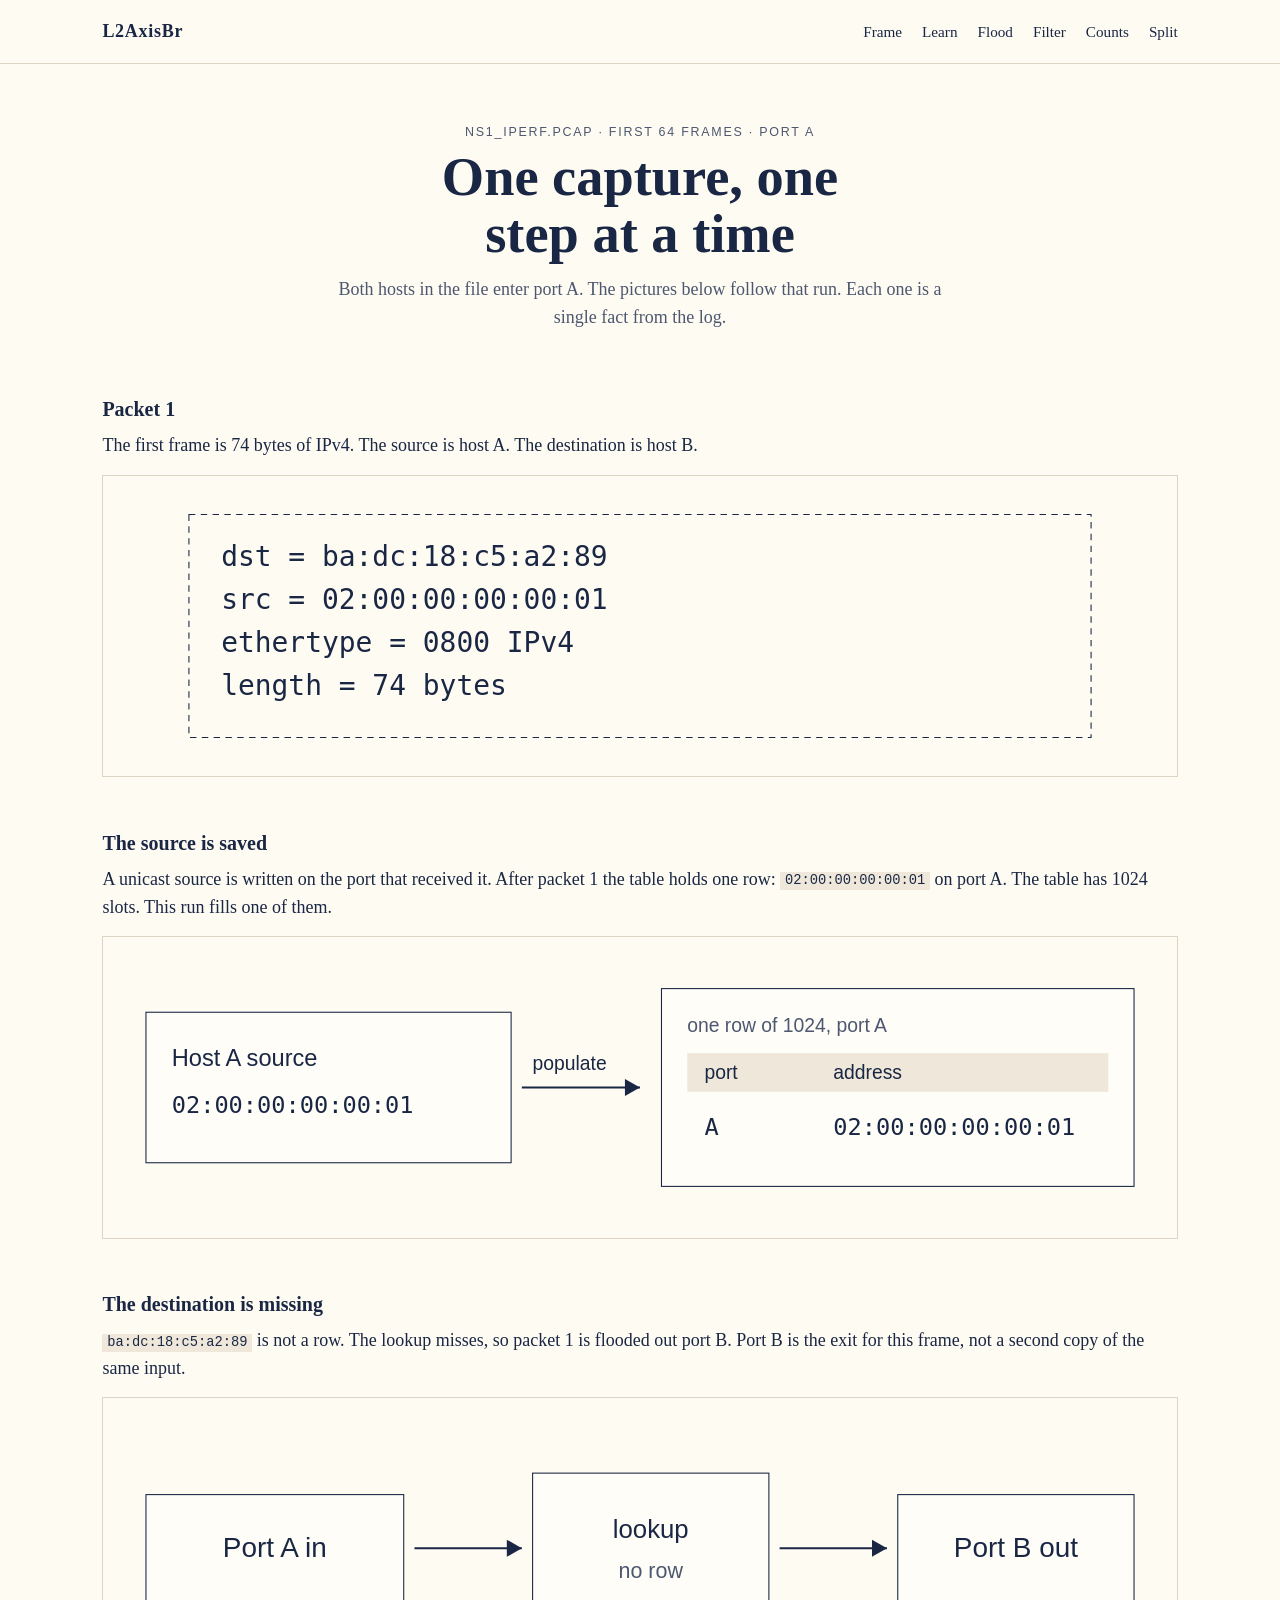
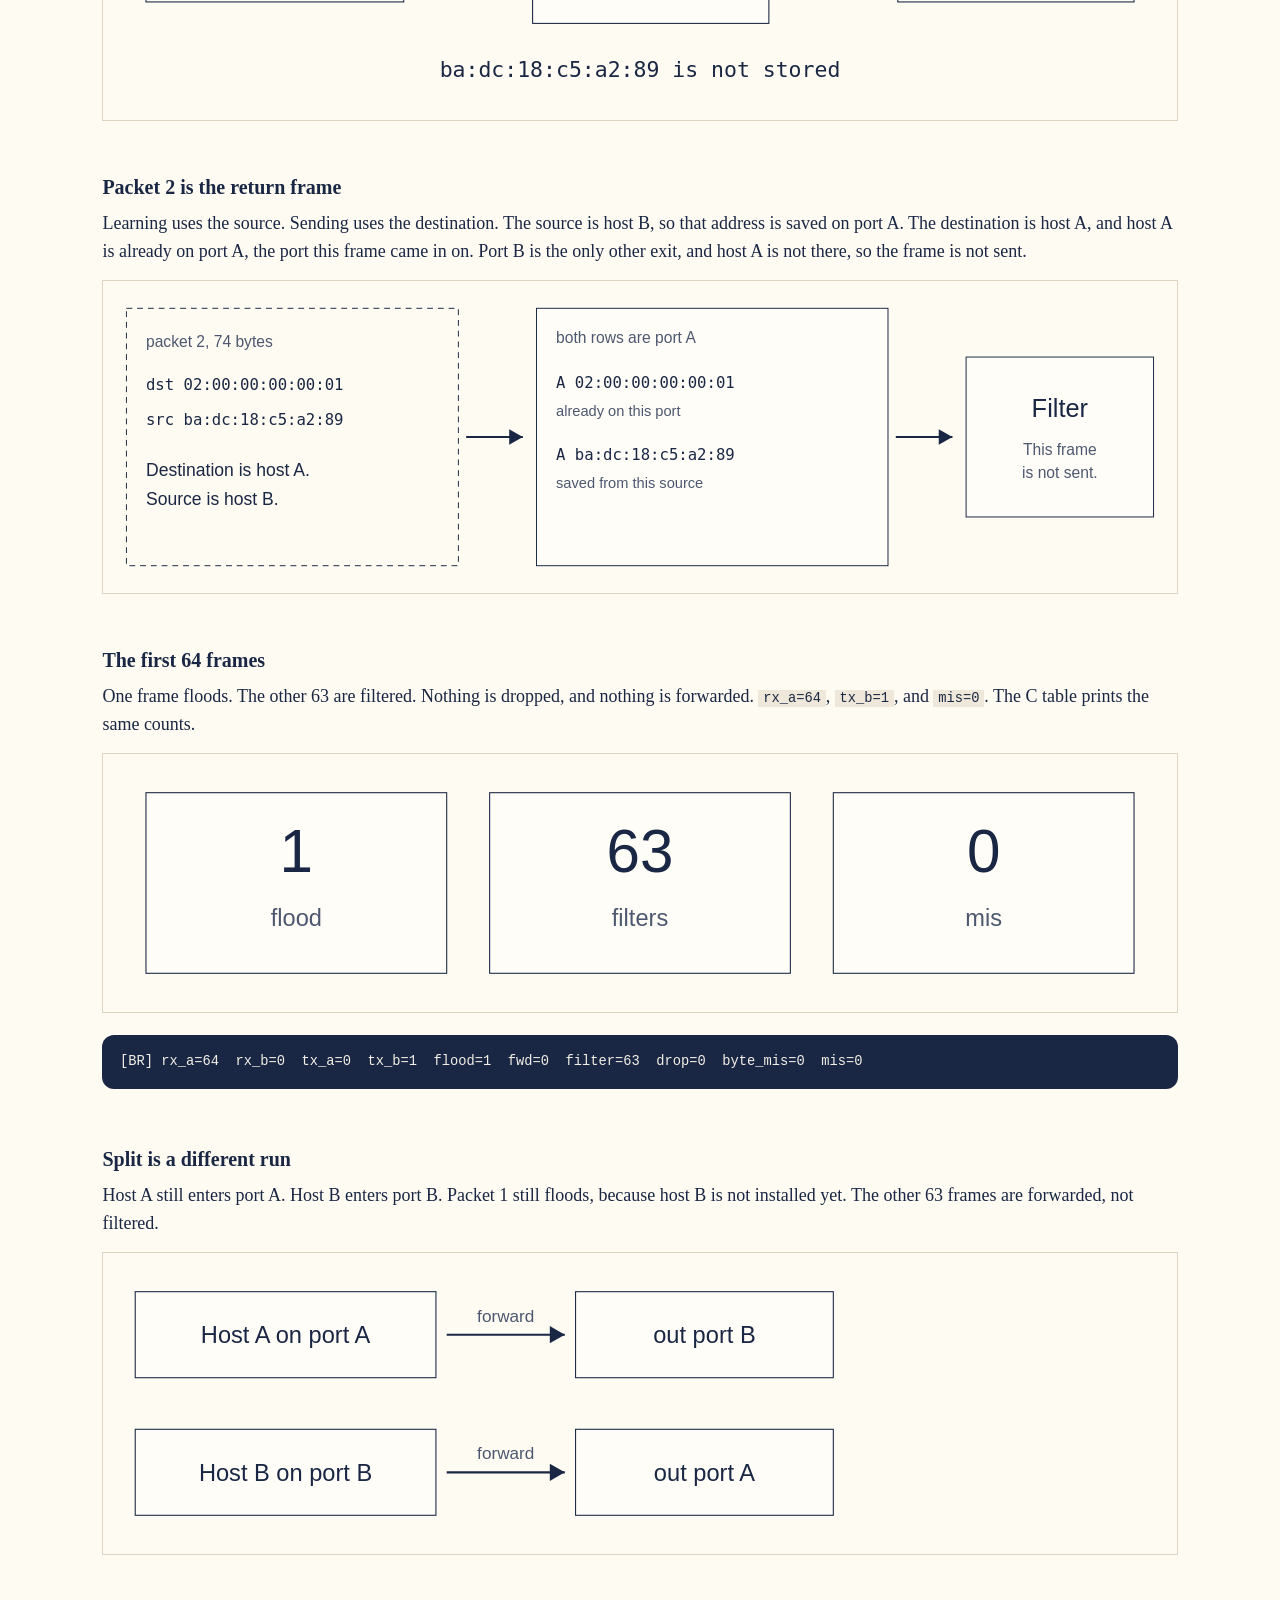
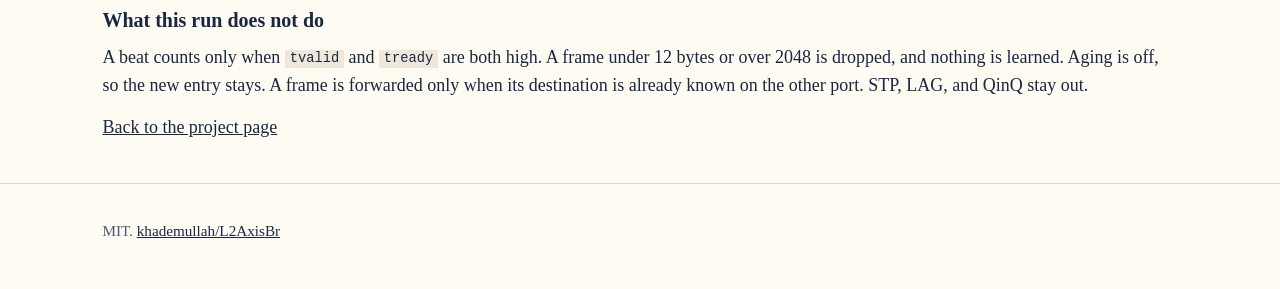
==== docs/path.html @ f00828f4 "Update index.html" ====
<!DOCTYPE html>
<html lang="en">
<head>
  <meta charset="utf-8">
  <meta name="viewport" content="width=device-width, initial-scale=1">
  <title>L2AxisBr — first 64 frames</title>
  <meta name="description" content="Packet 1 floods. Packet 2 is filtered. Of the first 64 frames, one floods and 63 are filtered.">
  <link rel="icon" href="logo.jpg" type="image/jpeg">
  <link rel="stylesheet" href="style.css">
</head>
<body>
  <header class="bar">
    <a class="brand" href="index.html">L2AxisBr</a>
    <nav>
      <a href="#frame">Frame</a>
      <a href="#learn">Learn</a>
      <a href="#flood">Flood</a>
      <a href="#filter">Filter</a>
      <a href="#counts">Counts</a>
      <a href="#split">Split</a>
    </nav>
  </header>

  <main>
    <section class="hero">
      <p class="kicker">ns1_iperf.pcap · first 64 frames · port A</p>
      <h1>One capture, one step at a time</h1>
      <p class="lede">Both hosts in the file enter port A. The pictures below follow that run. Each one is a single fact from the log.</p>
    </section>

    <section class="step" id="frame">
      <h2>Packet 1</h2>
      <p>The first frame is 74 bytes of IPv4. The source is host A. The destination is host B.</p>
      <img src="fig-frame.svg" alt="Packet 1: destination ba:dc:18:c5:a2:89, source 02:00:00:00:00:01, ethertype 0800, 74 bytes">
    </section>

    <section class="step" id="learn">
      <h2>The source is saved</h2>
      <p>A unicast source is written on the port that received it. After packet 1 the table holds one row: <code>02:00:00:00:00:01</code> on port A. The table has 1024 slots. This run fills one of them.</p>
      <img src="fig-learn.svg" alt="Host A source 02:00:00:00:00:01 is stored on port A">
    </section>

    <section class="step" id="flood">
      <h2>The destination is missing</h2>
      <p><code>ba:dc:18:c5:a2:89</code> is not a row. The lookup misses, so packet 1 is flooded out port B. Port B is the exit for this frame, not a second copy of the same input.</p>
      <img src="fig-flood.svg" alt="Packet 1 enters port A, misses the table, and floods out port B">
    </section>

    <section class="step" id="filter">
      <h2>Packet 2 is the return frame</h2>
      <p>Learning uses the source. Sending uses the destination. The source is host B, so that address is saved on port A. The destination is host A, and host A is already on port A, the port this frame came in on. Port B is the only other exit, and host A is not there, so the frame is not sent.</p>
      <img src="fig-filter.svg" alt="Packet 2: destination is host A, already on port A, so the frame is filtered and not sent. Source host B is saved on port A.">
    </section>

    <section class="step" id="counts">
      <h2>The first 64 frames</h2>
      <p>One frame floods. The other 63 are filtered. Nothing is dropped, and nothing is forwarded. <code>rx_a=64</code>, <code>tx_b=1</code>, and <code>mis=0</code>. The C table prints the same counts.</p>
      <img src="fig-counts.svg" alt="1 flood, 63 filters, mis = 0">
      <pre><code>[BR] rx_a=64  rx_b=0  tx_a=0  tx_b=1  flood=1  fwd=0  filter=63  drop=0  byte_mis=0  mis=0</code></pre>
    </section>

    <section class="step" id="split">
      <h2>Split is a different run</h2>
      <p>Host A still enters port A. Host B enters port B. Packet 1 still floods, because host B is not installed yet. The other 63 frames are forwarded, not filtered.</p>
      <img src="fig-split.svg" alt="With split, host A is on port A and host B is on port B, and later frames are forwarded">
    </section>

    <section class="step" id="rules">
      <h2>What this run does not do</h2>
      <p>A beat counts only when <code>tvalid</code> and <code>tready</code> are both high. A frame under 12 bytes or over 2048 is dropped, and nothing is learned. Aging is off, so the new entry stays. A frame is forwarded only when its destination is already known on the other port. STP, LAG, and QinQ stay out.</p>
      <p><a href="index.html">Back to the project page</a></p>
    </section>
  </main>

  <footer>
    <p>MIT. <a href="https://github.com/khademullah/L2AxisBr">khademullah/L2AxisBr</a></p>
  </footer>
</body>
</html>
---- docs/style.css ----
:root {
  --paper: #fefbf2;
  --ink: #1a2744;
  --muted: #4d5870;
  --line: #ddd4c4;
  --card: #fffdf8;
}

* { box-sizing: border-box; }

html { scroll-behavior: smooth; }

body {
  margin: 0;
  color: var(--ink);
  background: var(--paper);
  font: 18px/1.55 "Iowan Old Style", Palatino, "Palatino Linotype", Georgia, serif;
}

a { color: var(--ink); }

code, pre {
  font-family: "IBM Plex Mono", "Source Code Pro", ui-monospace, monospace;
  font-size: 0.86rem;
}

code {
  background: #efe8da;
  padding: 0.1em 0.35em;
}

.bar {
  display: flex;
  justify-content: space-between;
  align-items: baseline;
  gap: 1rem;
  padding: 1.1rem 8vw;
  border-bottom: 1px solid var(--line);
}

.brand {
  font-weight: 700;
  letter-spacing: 0.04em;
  text-decoration: none;
}

nav { display: flex; gap: 1.25rem; }

nav a { text-decoration: none; font-size: 0.95rem; }

nav a:hover { text-decoration: underline; }

.hero {
  padding: 3.5rem 8vw 2.5rem;
  text-align: center;
}

.hero-logo {
  width: min(420px, 78vw);
  height: auto;
  background: transparent;
}

.kicker {
  margin: 0.2rem 0 0.4rem;
  letter-spacing: 0.14em;
  text-transform: uppercase;
  font-size: 0.78rem;
  color: var(--muted);
  font-family: "IBM Plex Sans", "Segoe UI", sans-serif;
}

h1 {
  margin: 0 auto 0.8rem;
  max-width: 18ch;
  font-size: clamp(2.1rem, 5vw, 3.4rem);
  line-height: 1.05;
  font-weight: 650;
}

.lede {
  max-width: 38rem;
  margin: 0 auto 1.4rem;
  color: var(--muted);
}

.actions { display: flex; justify-content: center; gap: 0.8rem; flex-wrap: wrap; }

.button {
  display: inline-block;
  background: var(--ink);
  color: var(--paper);
  text-decoration: none;
  padding: 0.65rem 1rem;
  border-radius: 999px;
  font-family: "IBM Plex Sans", "Segoe UI", sans-serif;
  font-size: 0.95rem;
}

.button.quiet {
  background: transparent;
  color: var(--ink);
  border: 1px solid var(--ink);
}

.rules {
  display: grid;
  grid-template-columns: repeat(3, 1fr);
  gap: 1rem;
  padding: 0 8vw 2rem;
}

.rules article {
  background: var(--card);
  border: 1px solid var(--line);
  border-radius: 16px;
  padding: 1.1rem 1.2rem 1.2rem;
}

.rules h2, section h2 { margin: 0 0 0.45rem; font-size: 1.25rem; }

.rules p, section p { margin: 0; }

section { padding: 0 8vw 2.6rem; }

.step img {
  width: 100%;
  height: auto;
  margin-top: 0.9rem;
  border: 1px solid var(--line);
}

section p + p, section p + pre, section pre + p, section p + ol { margin-top: 0.9rem; }

#later ol { margin: 0.9rem 0 0; padding-left: 1.3rem; }

#later li { margin: 0.55rem 0; }

#later li strong { font-weight: 650; }

pre {
  background: var(--ink);
  color: #f3efe6;
  padding: 1rem 1.1rem;
  border-radius: 12px;
  overflow-x: auto;
}

pre code { background: transparent; color: inherit; padding: 0; }

footer {
  border-top: 1px solid var(--line);
  padding: 1.2rem 8vw 2rem;
  color: var(--muted);
  font-size: 0.95rem;
}

@media (max-width: 800px) {
  .rules { grid-template-columns: 1fr; }
  .bar, .hero, .rules, section, footer { padding-left: 1.25rem; padding-right: 1.25rem; }
}
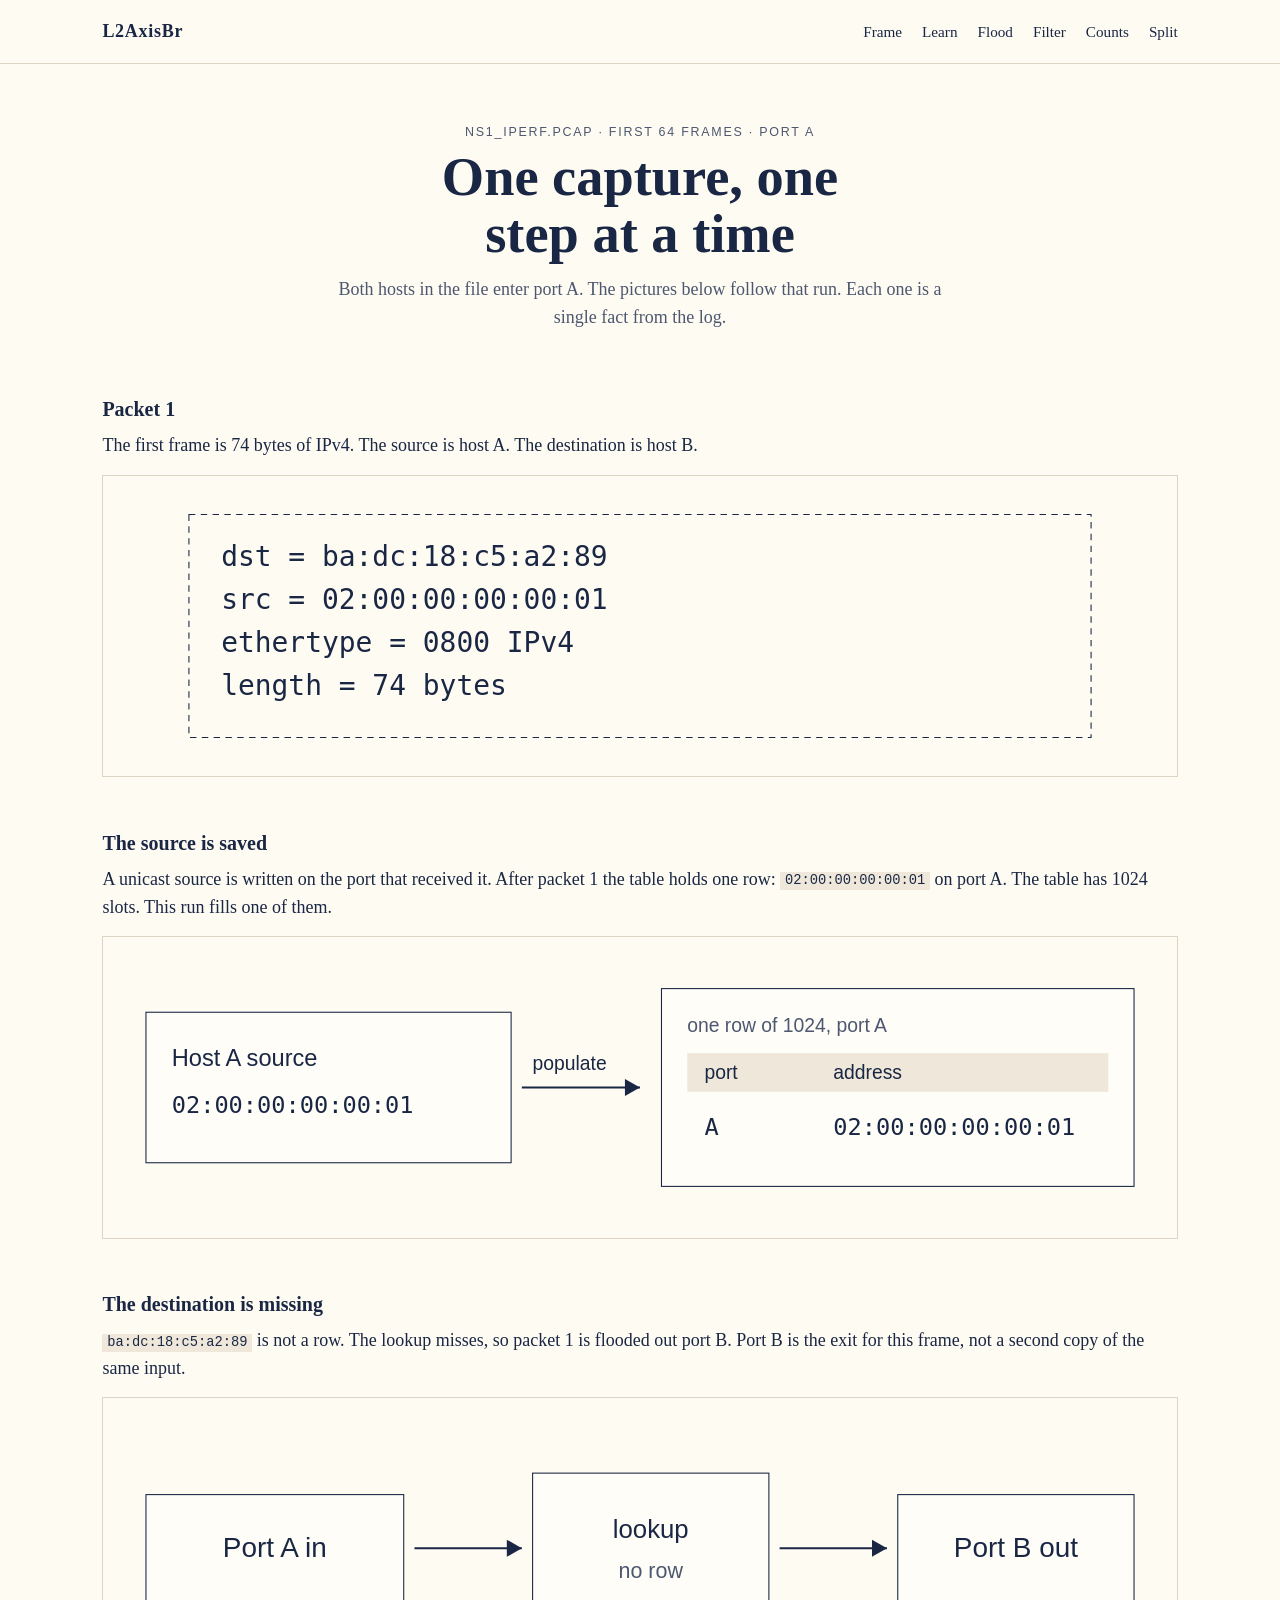
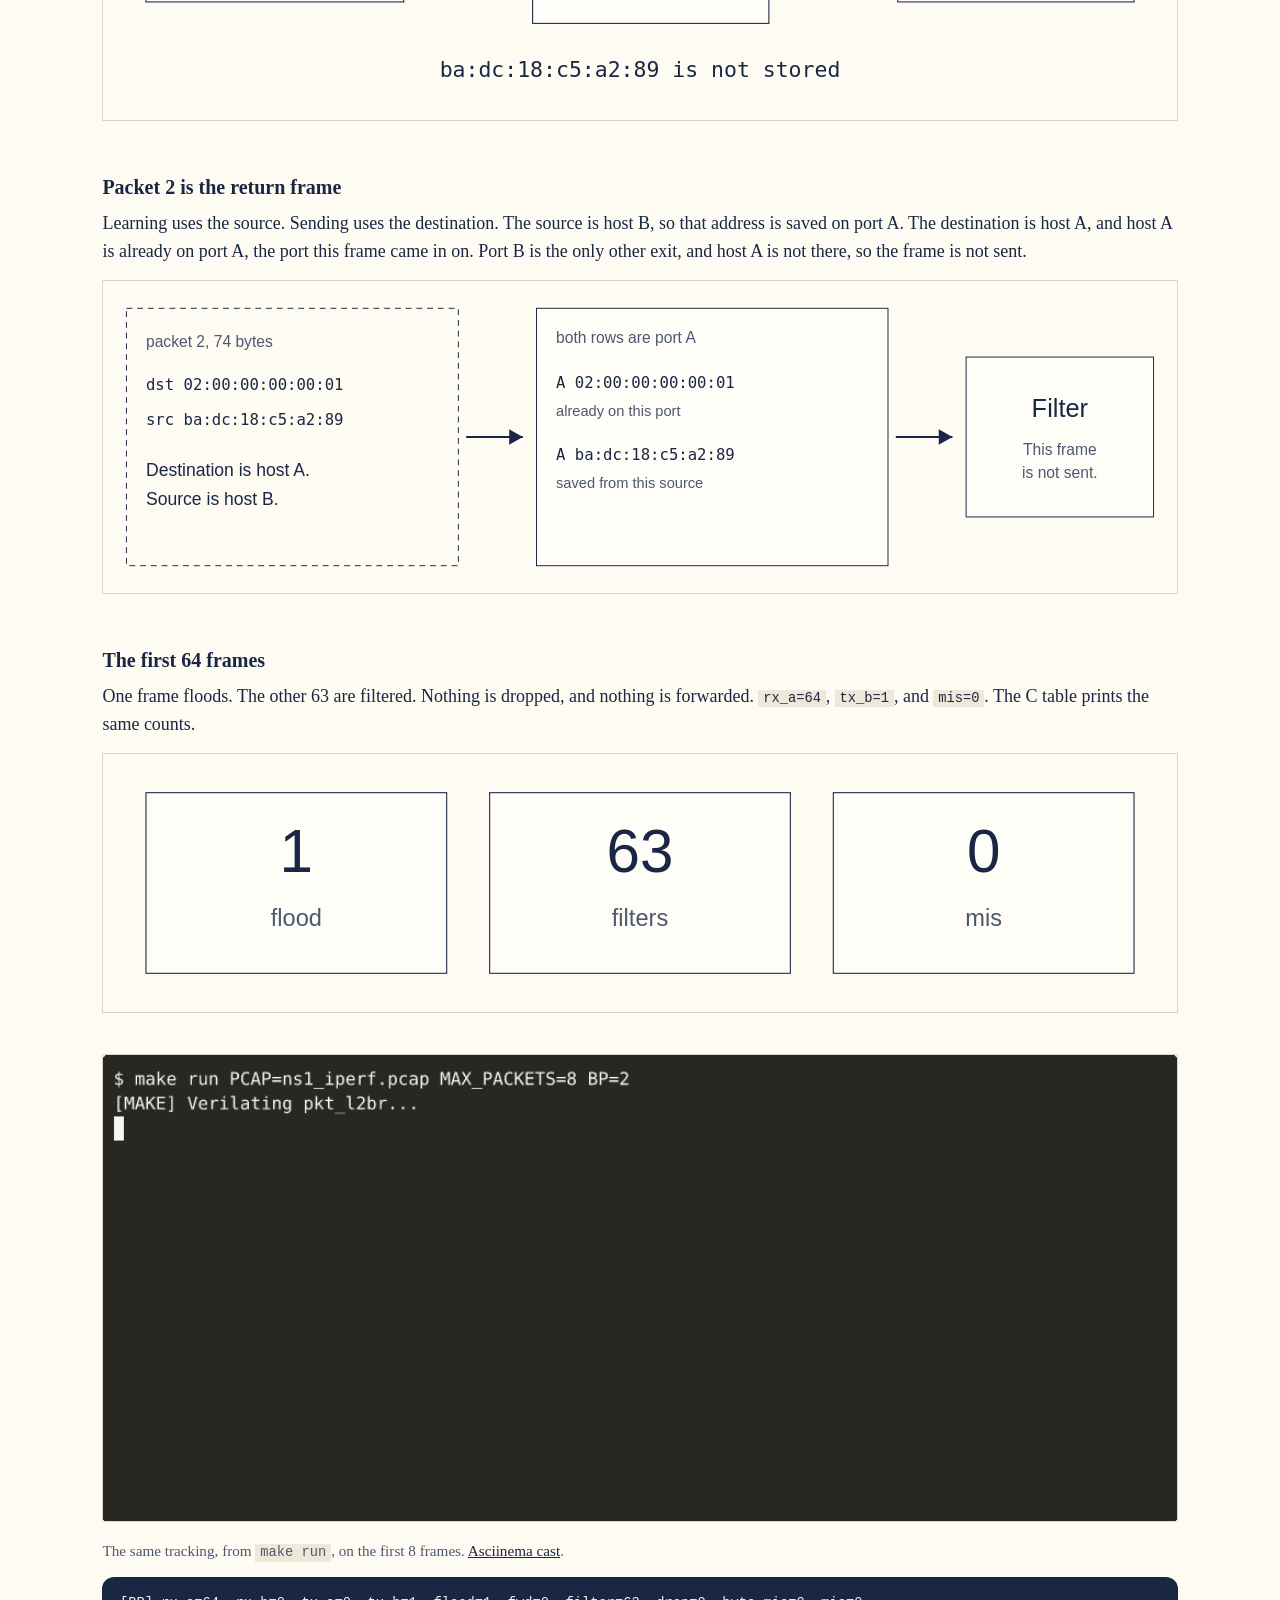
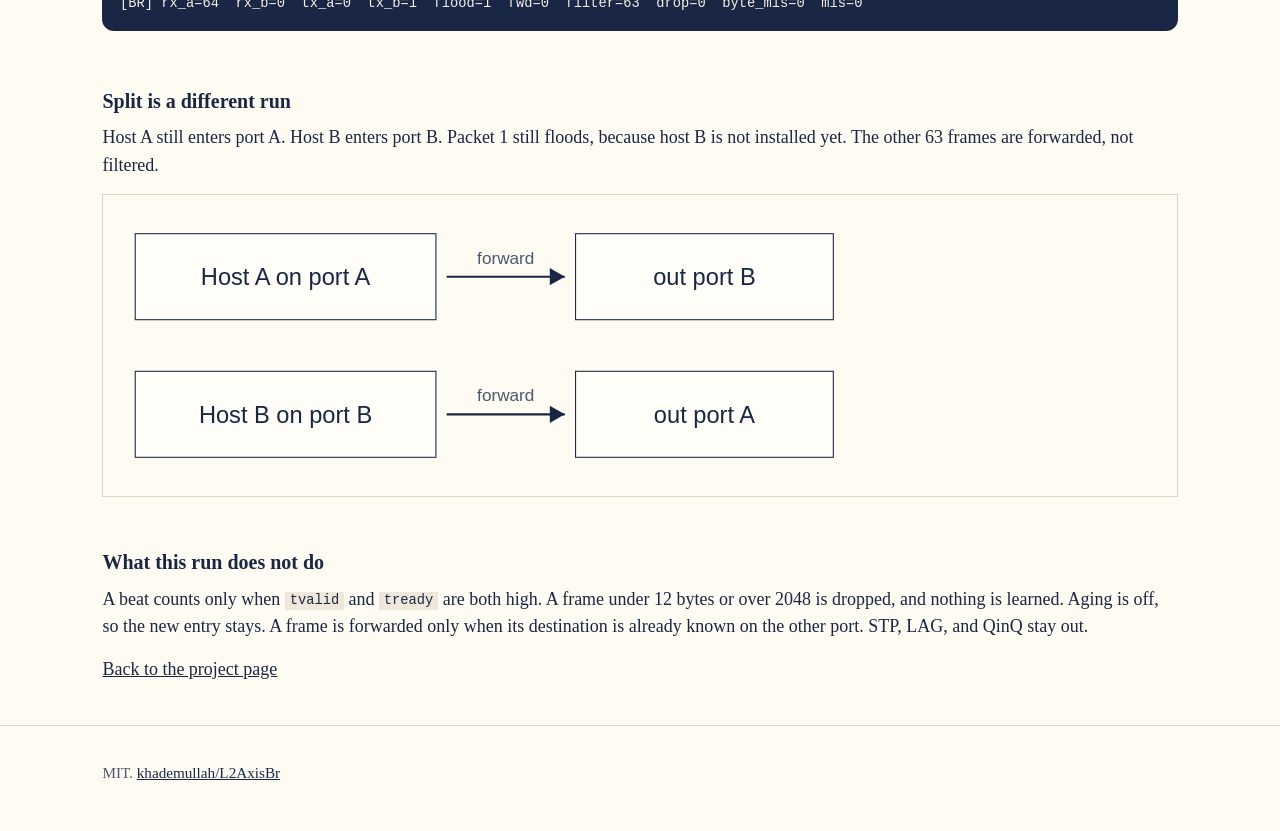
==== commit 14347c84: "Update index.html" ====
--- a/docs/path.html
+++ b/docs/path.html
@@ -56,6 +56,10 @@
       <h2>The first 64 frames</h2>
       <p>One frame floods. The other 63 are filtered. Nothing is dropped, and nothing is forwarded. <code>rx_a=64</code>, <code>tx_b=1</code>, and <code>mis=0</code>. The C table prints the same counts.</p>
       <img src="fig-counts.svg" alt="1 flood, 63 filters, mis = 0">
+      <figure class="demo">
+        <img src="demo.gif" alt="make run on the first 8 frames: packet 1 floods, the next frames are filtered, mis=0">
+        <figcaption>The same tracking, from <code>make run</code>, on the first 8 frames. <a href="demo.cast">Asciinema cast</a>.</figcaption>
+      </figure>
       <pre><code>[BR] rx_a=64  rx_b=0  tx_a=0  tx_b=1  flood=1  fwd=0  filter=63  drop=0  byte_mis=0  mis=0</code></pre>
     </section>
 
--- a/docs/style.css
+++ b/docs/style.css
@@ -123,12 +123,15 @@
 
 section { padding: 0 8vw 2.6rem; }
 
-.step img {
+.step img, .demo img {
   width: 100%;
   height: auto;
   margin-top: 0.9rem;
   border: 1px solid var(--line);
 }
+
+.demo { margin: 1.1rem 0 0; }
+.demo figcaption { margin-top: 0.55rem; color: var(--muted); font-size: 0.95rem; }
 
 section p + p, section p + pre, section pre + p, section p + ol { margin-top: 0.9rem; }
 
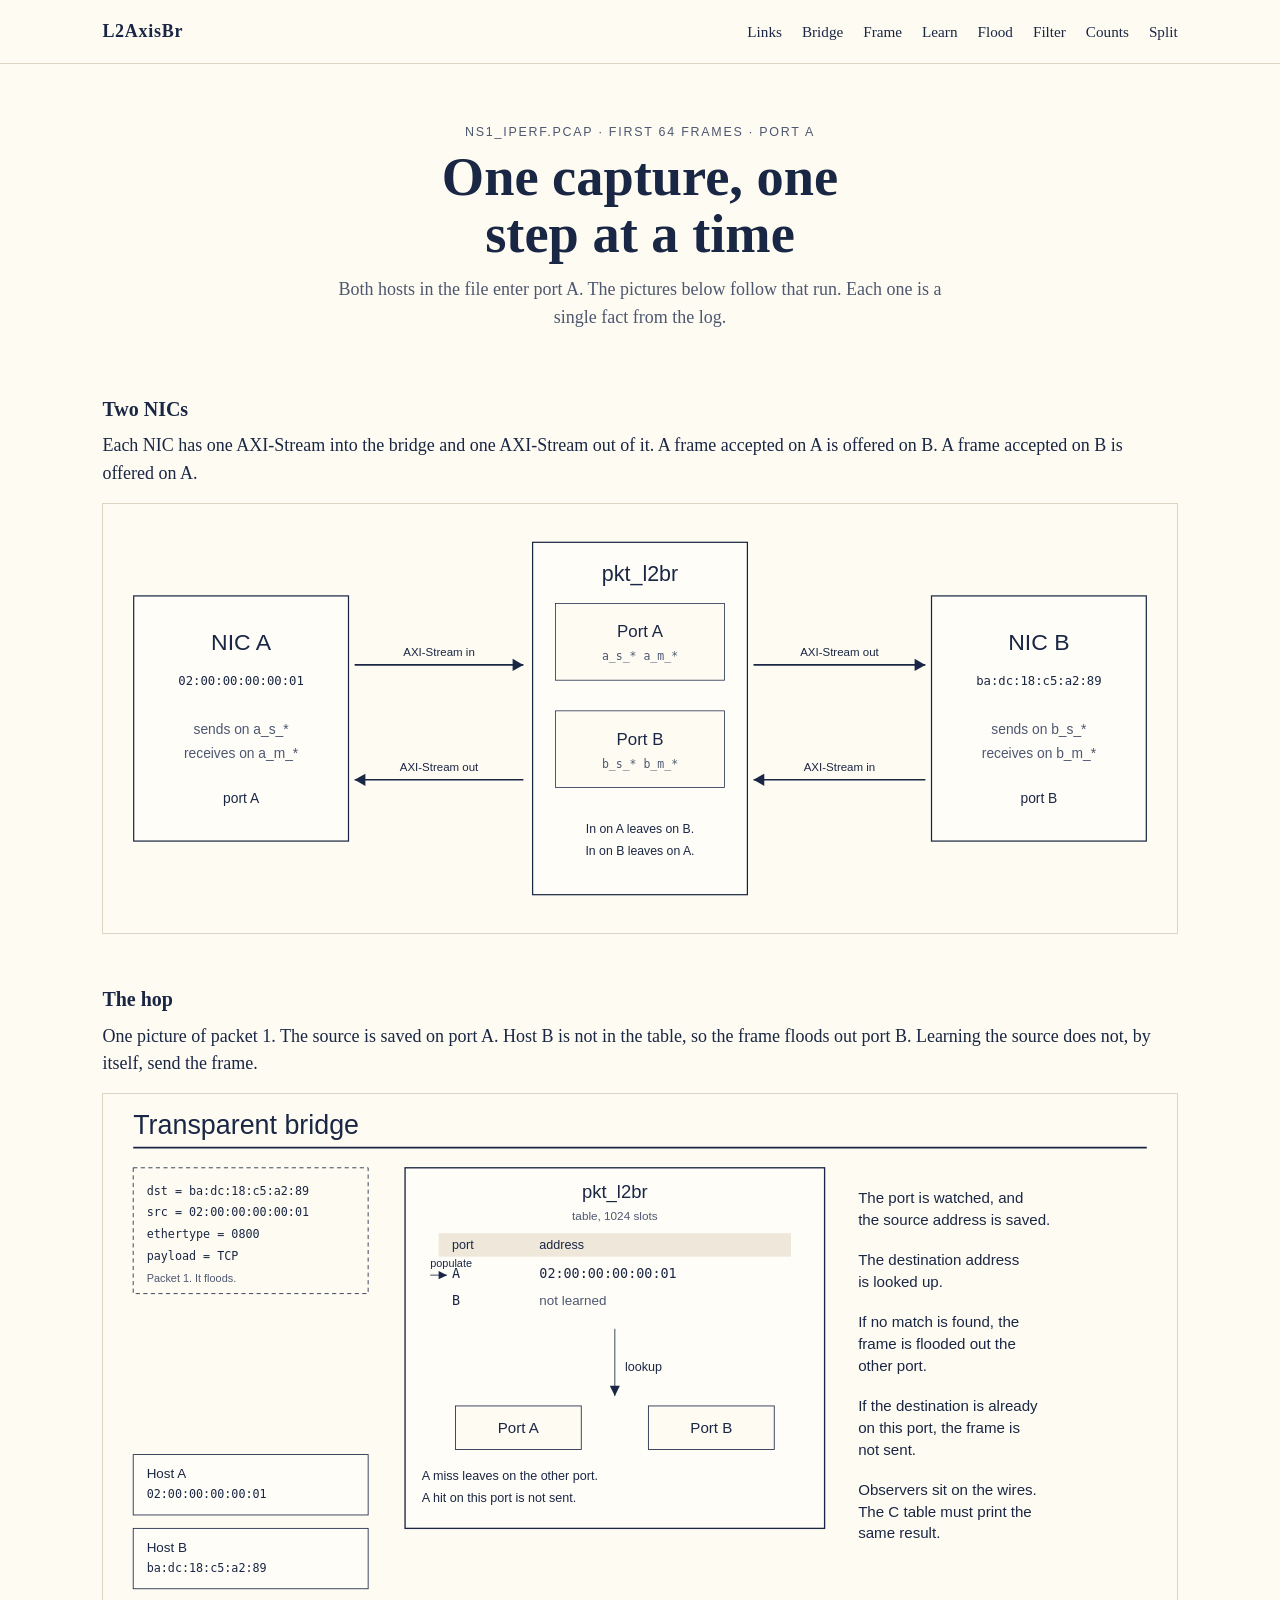
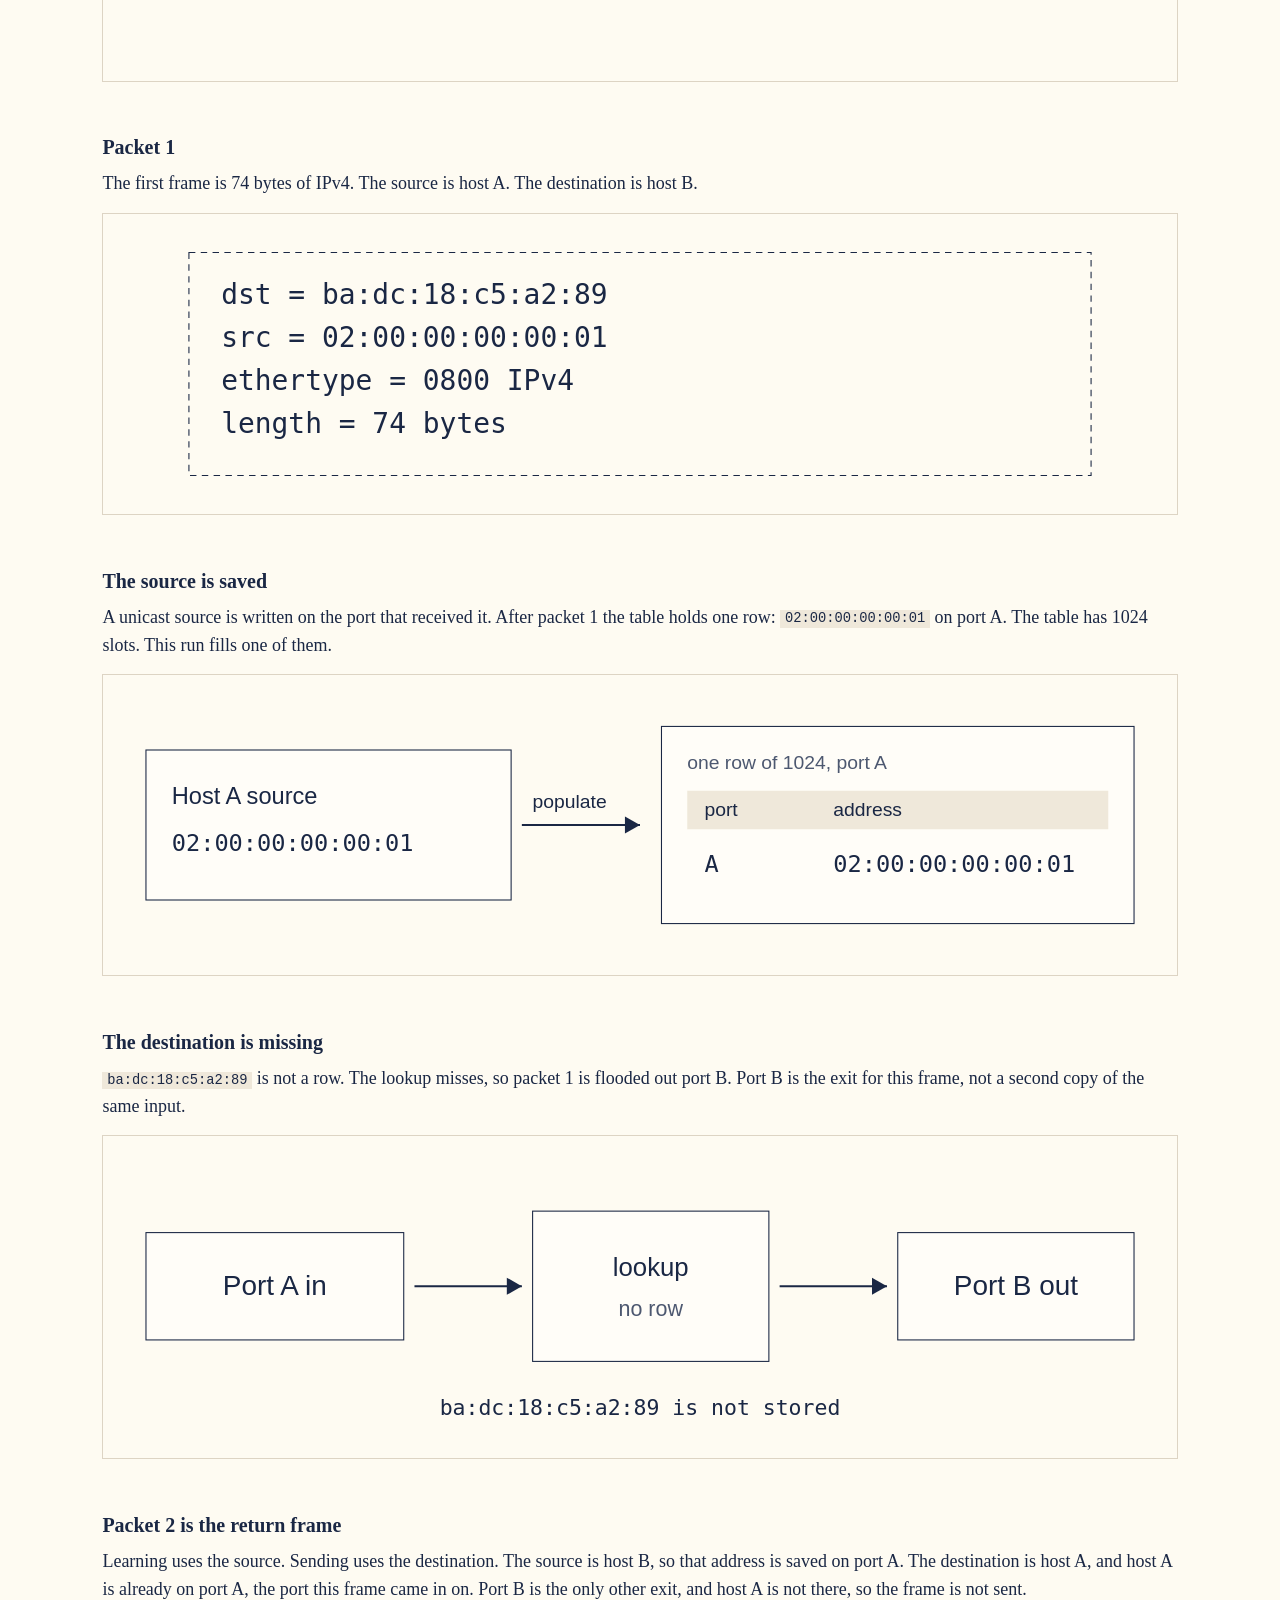
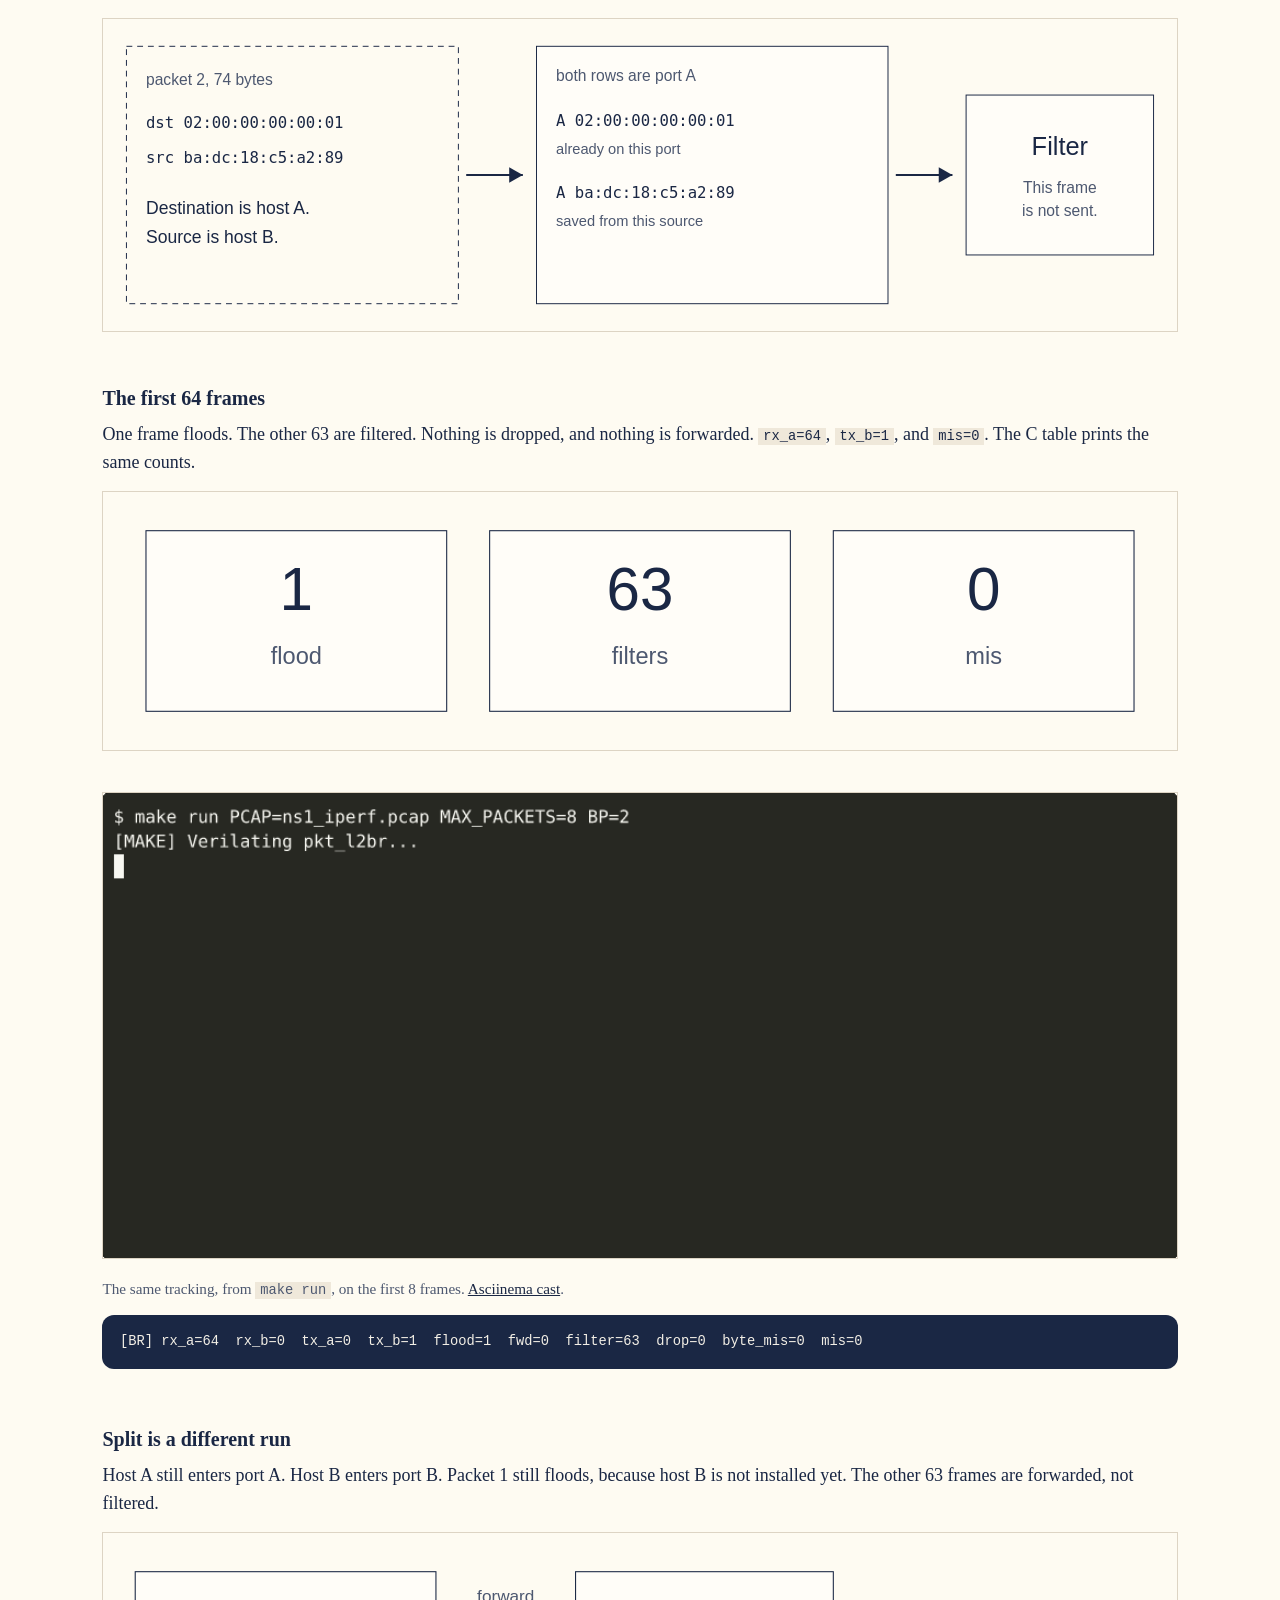
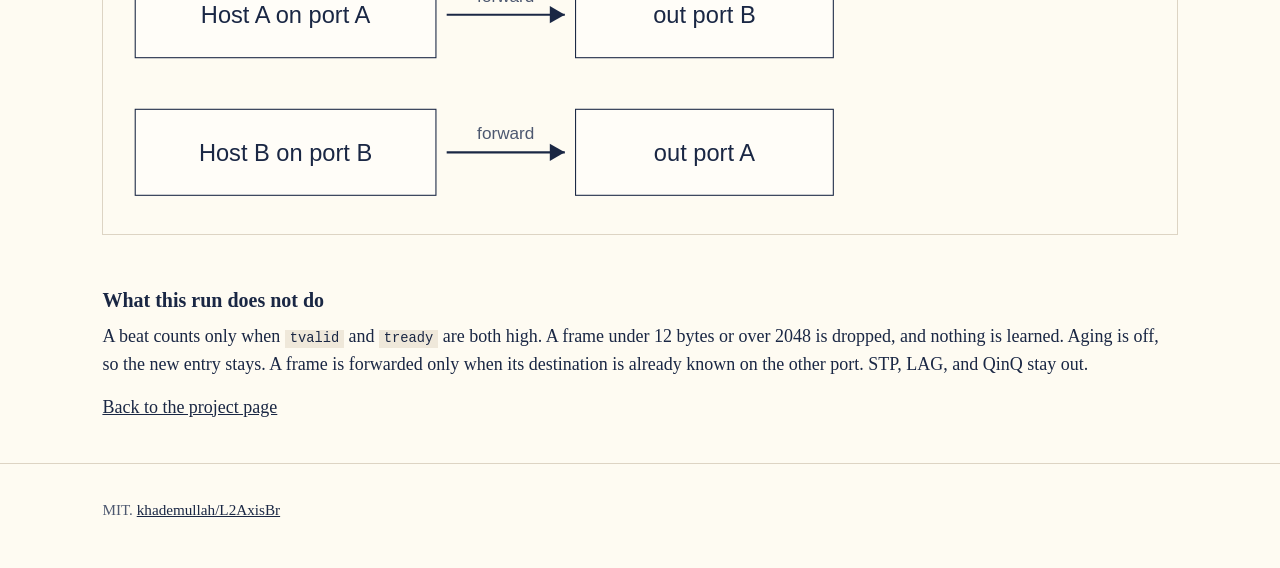
==== commit e911c861: "Update index.html" ====
--- a/docs/path.html
+++ b/docs/path.html
@@ -12,6 +12,8 @@
   <header class="bar">
     <a class="brand" href="index.html">L2AxisBr</a>
     <nav>
+      <a href="#links">Links</a>
+      <a href="#bridge">Bridge</a>
       <a href="#frame">Frame</a>
       <a href="#learn">Learn</a>
       <a href="#flood">Flood</a>
@@ -26,6 +28,18 @@
       <p class="kicker">ns1_iperf.pcap · first 64 frames · port A</p>
       <h1>One capture, one step at a time</h1>
       <p class="lede">Both hosts in the file enter port A. The pictures below follow that run. Each one is a single fact from the log.</p>
+    </section>
+
+    <section class="step" id="links">
+      <h2>Two NICs</h2>
+      <p>Each NIC has one AXI-Stream into the bridge and one AXI-Stream out of it. A frame accepted on A is offered on B. A frame accepted on B is offered on A.</p>
+      <img src="fig-links.svg" alt="NIC A and NIC B, each with an AXI-Stream into pkt_l2br and an AXI-Stream out of it">
+    </section>
+
+    <section class="step" id="bridge">
+      <h2>The hop</h2>
+      <p>One picture of packet 1. The source is saved on port A. Host B is not in the table, so the frame floods out port B. Learning the source does not, by itself, send the frame.</p>
+      <img src="fig-bridge.svg" alt="Transparent bridge: host A is saved on port A, host B is not learned, and a miss floods out the other port">
     </section>
 
     <section class="step" id="frame">
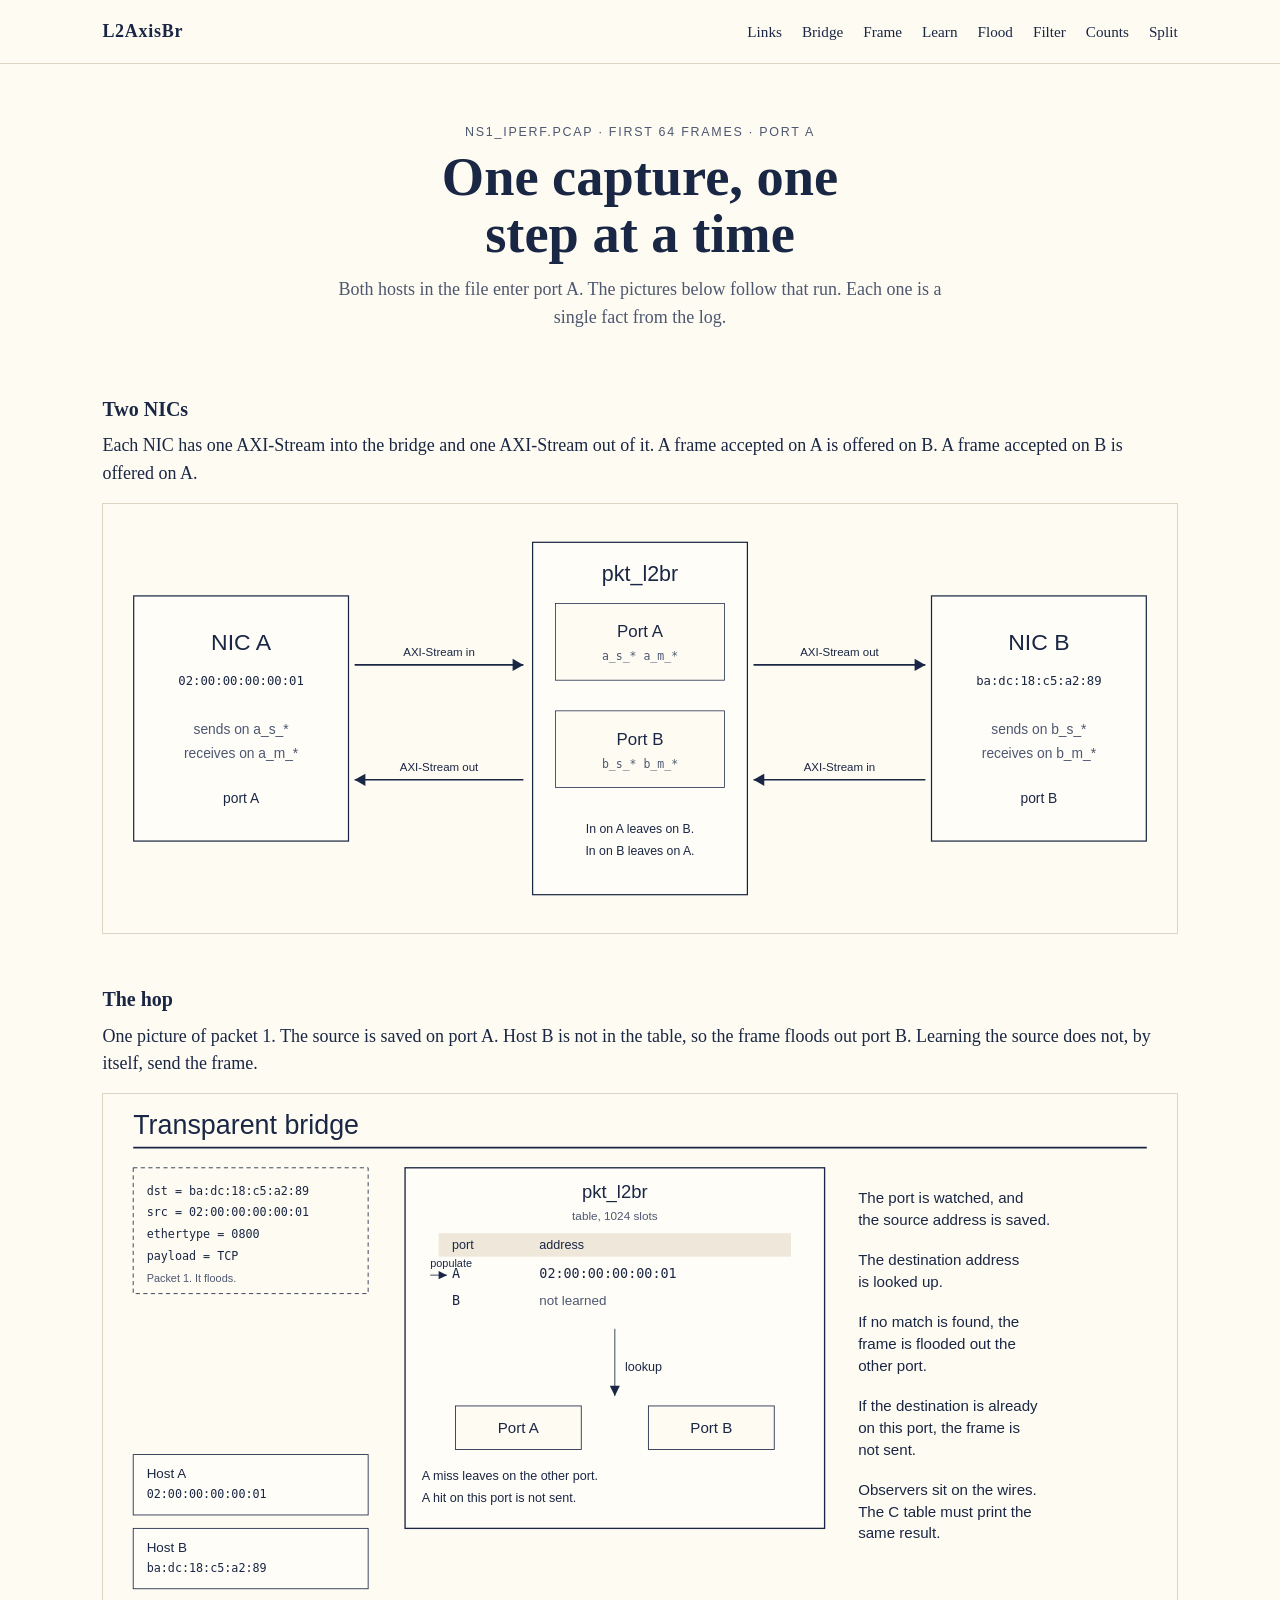
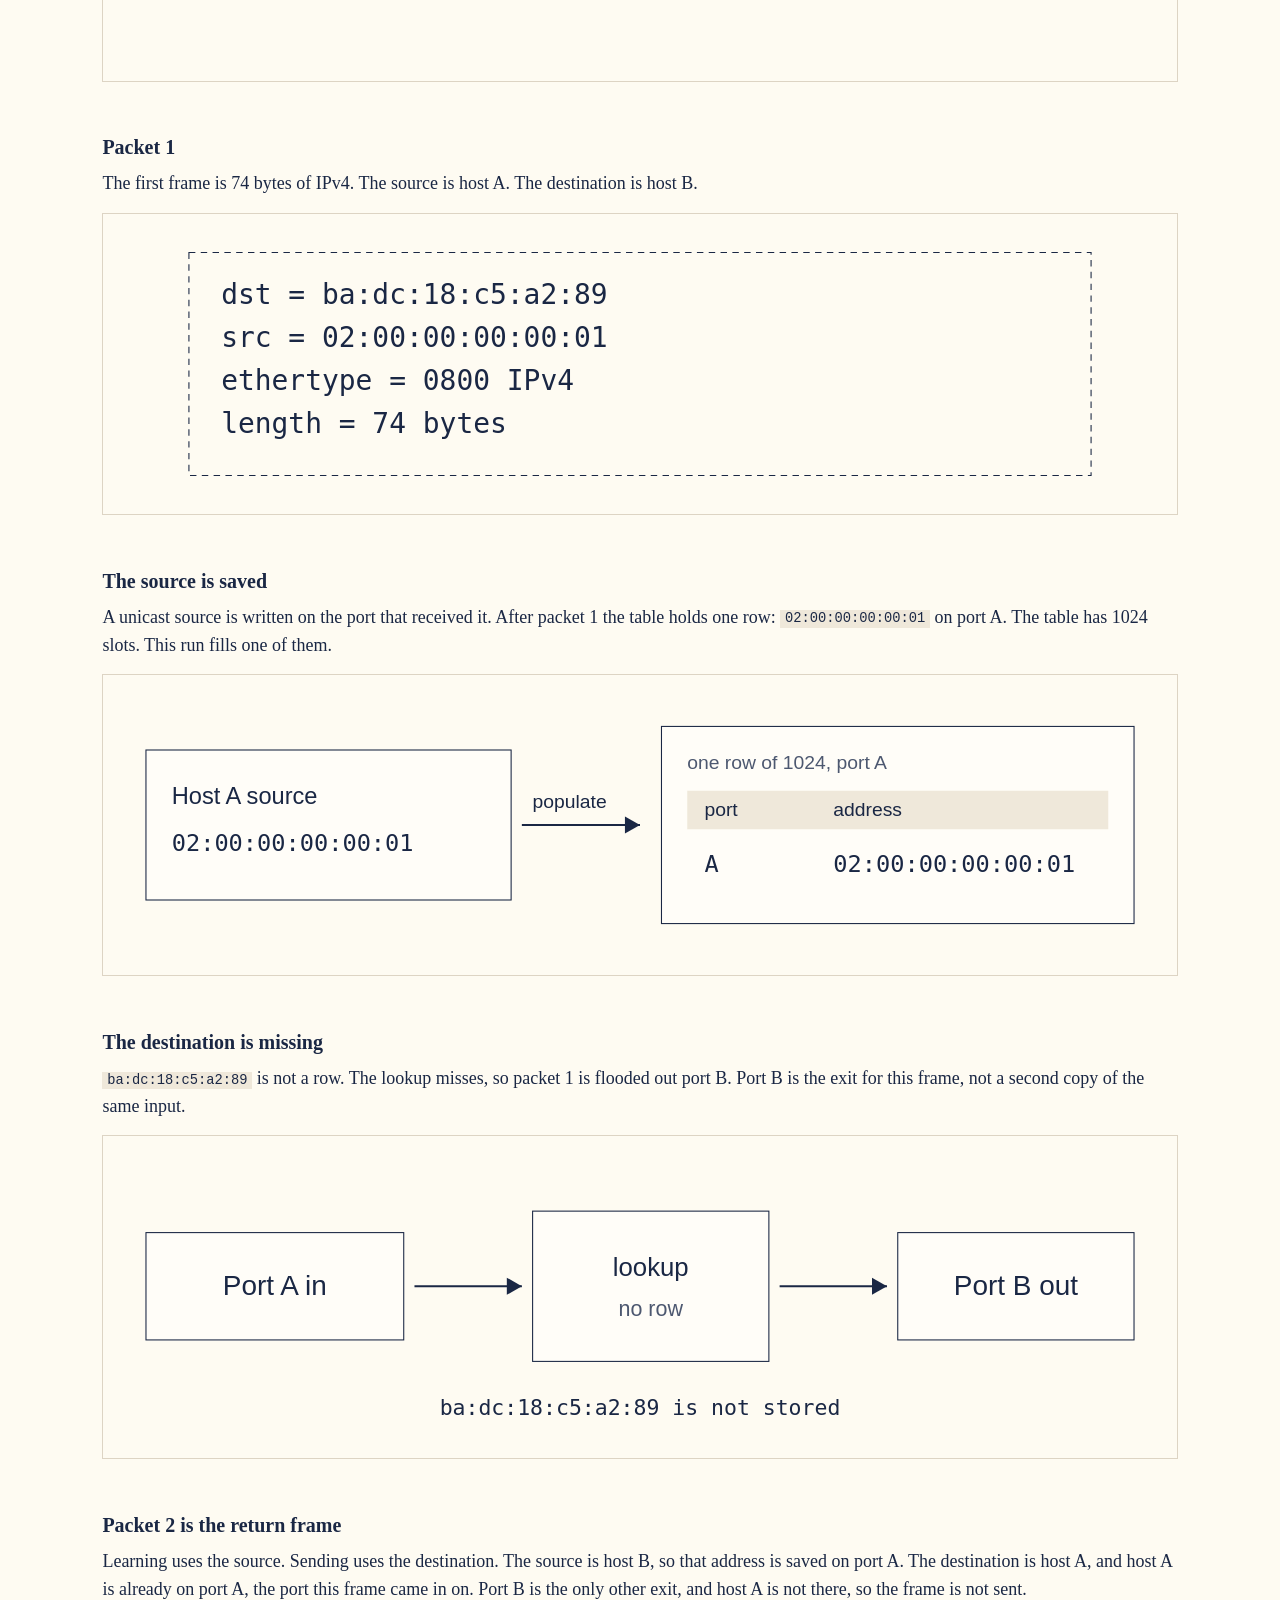
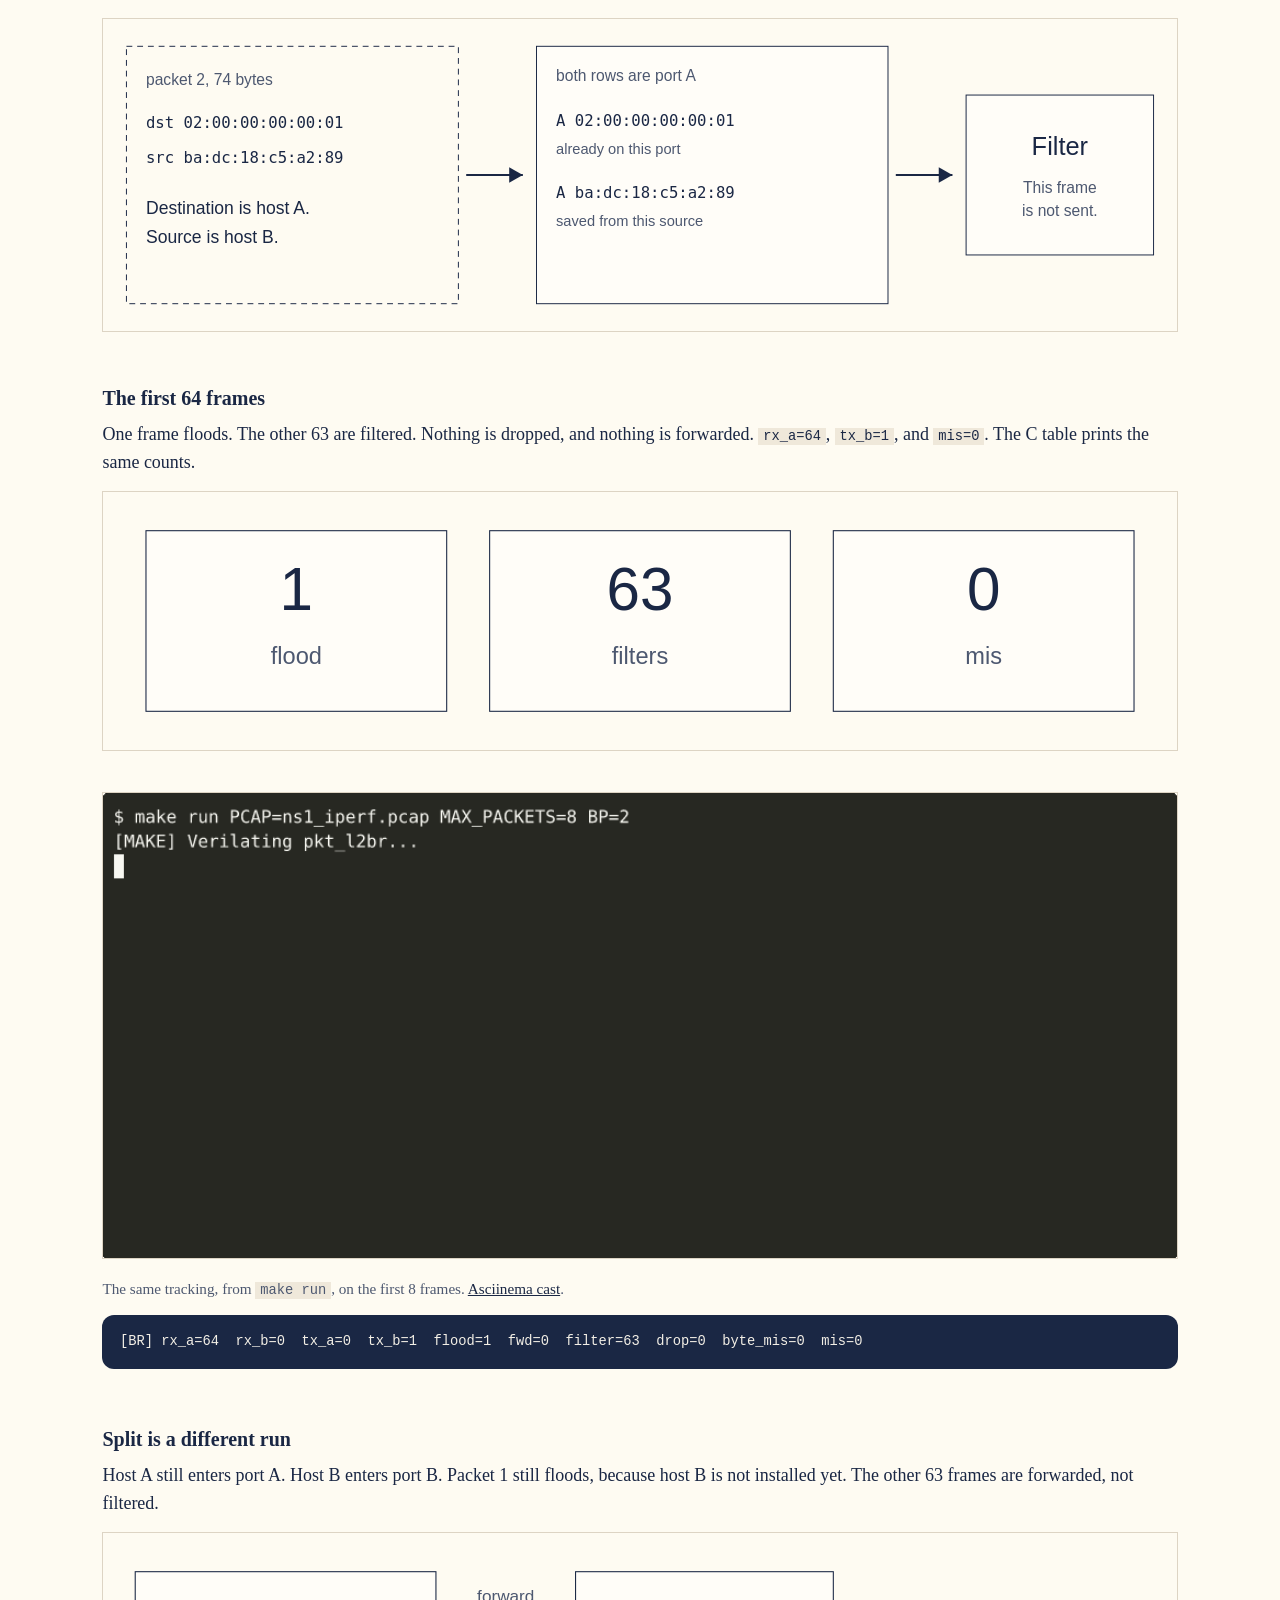
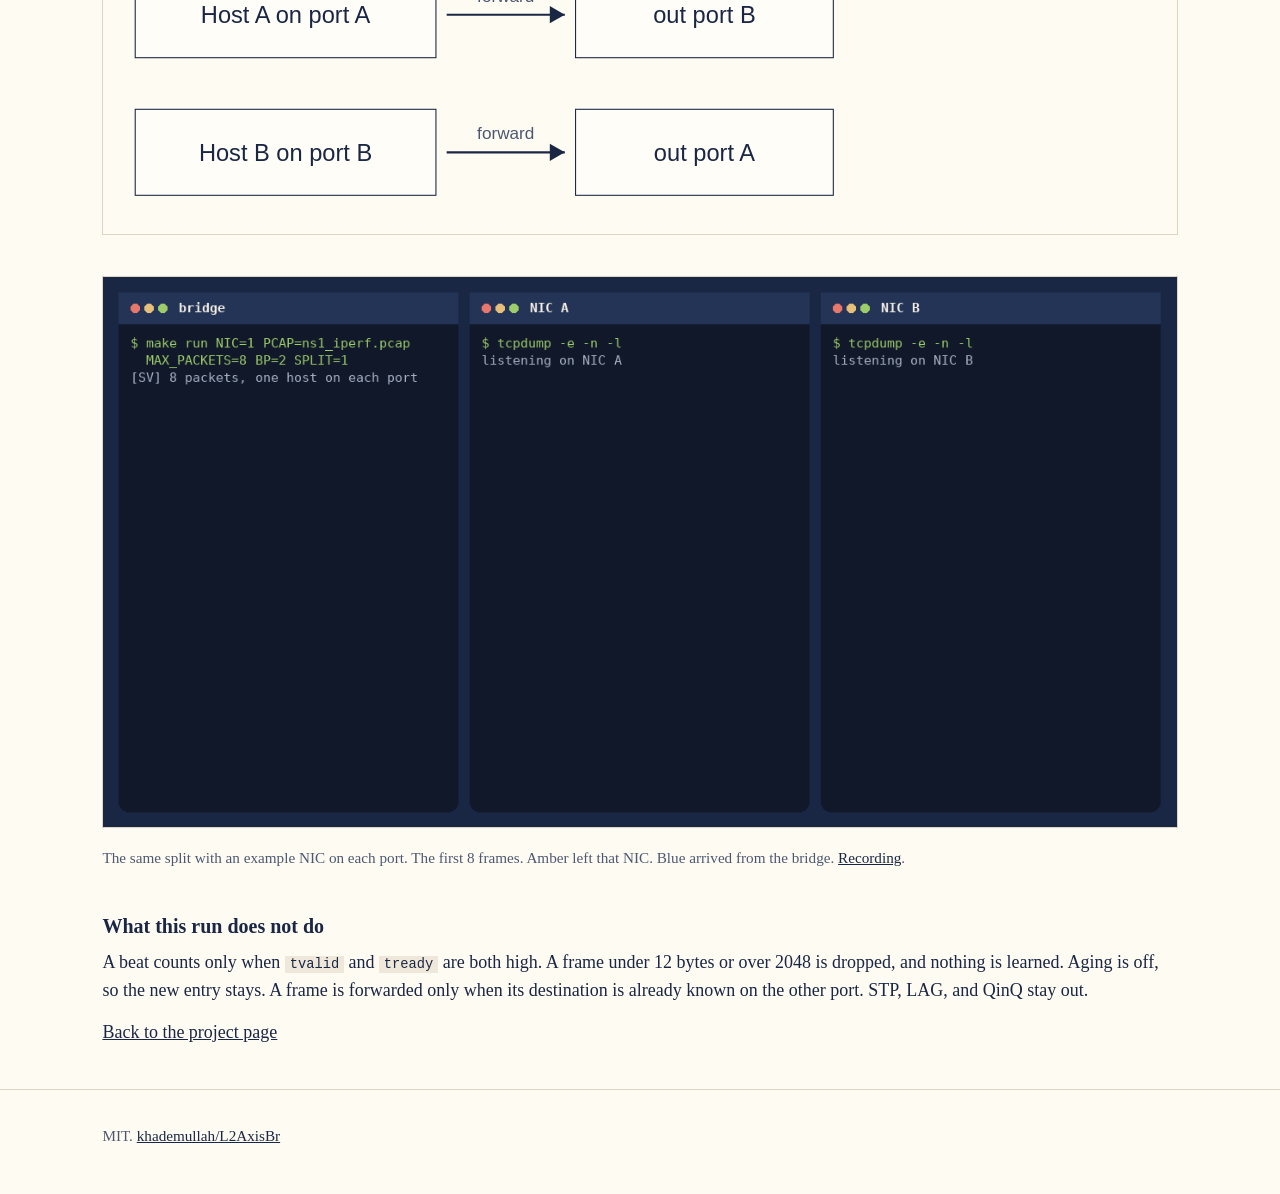
==== commit 082cecf2: "Update index.html" ====
--- a/docs/path.html
+++ b/docs/path.html
@@ -81,6 +81,10 @@
       <h2>Split is a different run</h2>
       <p>Host A still enters port A. Host B enters port B. Packet 1 still floods, because host B is not installed yet. The other 63 frames are forwarded, not filtered.</p>
       <img src="fig-split.svg" alt="With split, host A is on port A and host B is on port B, and later frames are forwarded">
+      <figure class="demo">
+        <img src="nics.gif" alt="Three terminals. The bridge floods the first frame from NIC A to NIC B, then forwards the return frame from NIC B to NIC A.">
+        <figcaption>The same split with an example NIC on each port. The first 8 frames. Amber left that NIC. Blue arrived from the bridge. <a href="nics.gif">Recording</a>.</figcaption>
+      </figure>
     </section>
 
     <section class="step" id="rules">
